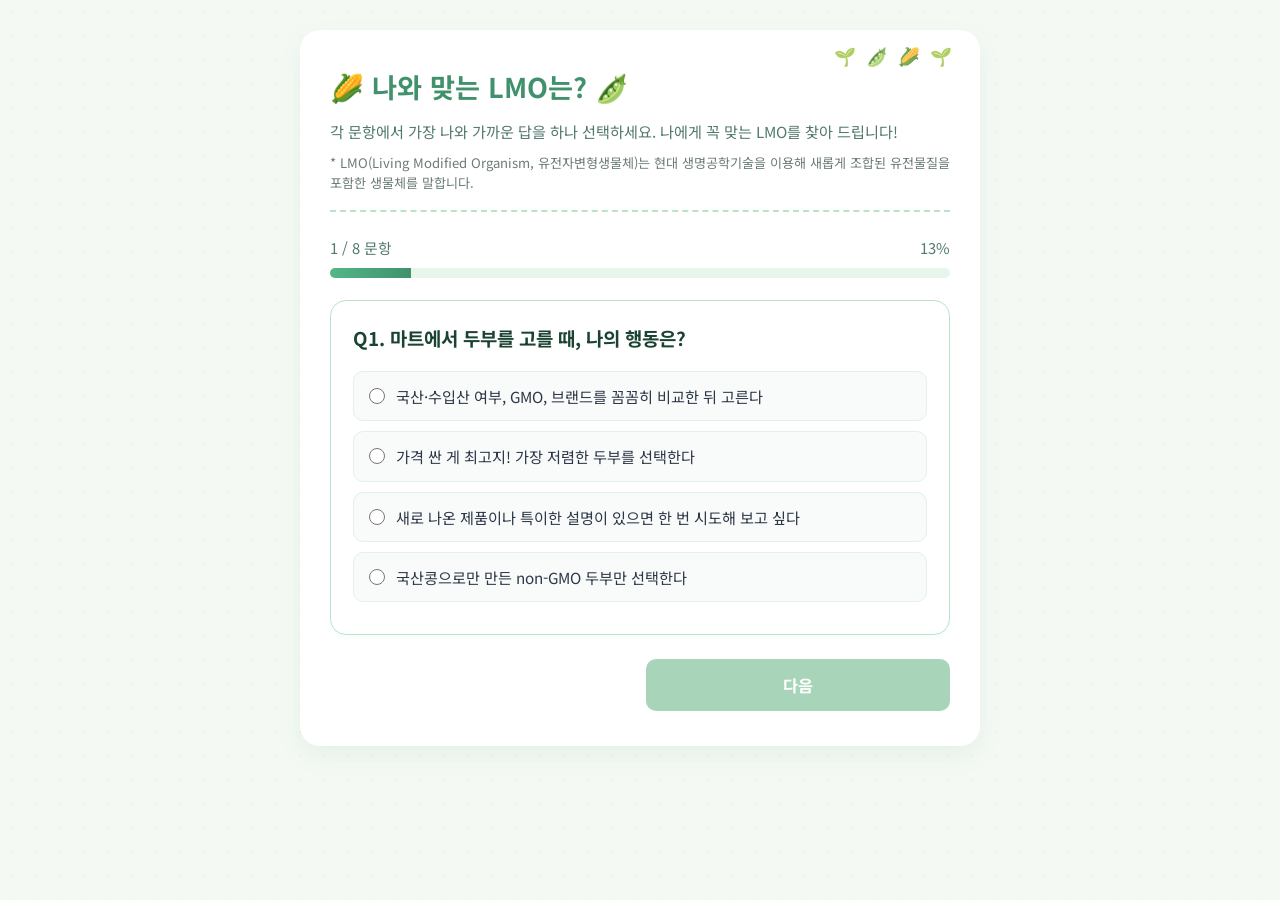
==== index.html @ b03e33de "Update index.html" ====
<!DOCTYPE html>
<html lang="ko">
<head>
    <meta charset="UTF-8">
    <meta name="viewport" content="width=device-width, initial-scale=1.0">
    <title>(재미로 보는) 나와 맞는 LMO는?</title>
    <link href="https://fonts.googleapis.com/css2?family=Noto+Sans+KR:wght@400;500;700&display=swap" rel="stylesheet">
    <style>
        :root {
            --primary-color: #52b788;
            --primary-dark: #40916c;
            --primary-light: #d8f3dc;
            --bg-color: #f4f9f4;
            --card-bg: #ffffff;
            --text-color: #2d3748;
            --border-color: #b7e4c7;
        }

        * {
            box-sizing: border-box;
            margin: 0;
            padding: 0;
            font-family: 'Noto Sans KR', sans-serif;
        }

        body {
            background-color: var(--bg-color);
            background-image: radial-gradient(#e9f5ec 1.5px, transparent 1.5px);
            background-size: 24px 24px;
            color: var(--text-color);
            line-height: 1.6;
            padding: 30px 10px;
        }

        .container {
            max-width: 680px;
            margin: 0 auto;
            background: var(--card-bg);
            padding: 35px 30px;
            border-radius: 20px;
            box-shadow: 0 10px 25px rgba(64, 145, 108, 0.08);
            position: relative;
            overflow: hidden;
        }

        .container::before {
            content: "🌱 🫛 🌽 🌱";
            position: absolute;
            top: 12px;
            right: 25px;
            font-size: 1.1rem;
            letter-spacing: 3px;
            opacity: 0.8;
        }

        header {
            margin-bottom: 24px;
            border-bottom: 2px dashed var(--border-color);
            padding-bottom: 18px;
        }

        header h1 {
            font-size: 1.7rem;
            color: var(--primary-dark);
            margin-bottom: 10px;
            font-weight: 700;
            display: flex;
            align-items: center;
            gap: 8px;
        }

        header p {
            font-size: 0.95rem;
            color: #52796f;
        }

        .header-note {
            margin-top: 10px;
            font-size: 0.82rem;
            color: #6b7c74;
            line-height: 1.5;
        }

        .progress-wrap {
            margin-bottom: 22px;
        }

        .progress-meta {
            display: flex;
            justify-content: space-between;
            align-items: center;
            font-size: 0.92rem;
            color: #52796f;
            margin-bottom: 8px;
        }

        .progress-bar {
            width: 100%;
            height: 10px;
            background: #e8f5eb;
            border-radius: 999px;
            overflow: hidden;
        }

        .progress-fill {
            height: 100%;
            background: linear-gradient(90deg, var(--primary-color), var(--primary-dark));
            width: 0%;
            transition: width 0.25s ease;
        }

        .question-card {
            margin-bottom: 24px;
            padding: 22px;
            border: 1px solid var(--border-color);
            border-radius: 16px;
            background-color: #ffffff;
            box-shadow: 0 4px 12px rgba(82, 183, 136, 0.03);
            min-height: 320px;
        }

        .question-title {
            font-size: 1.18rem;
            font-weight: 700;
            margin-bottom: 18px;
            color: #1b4332;
        }

        .option-label {
            display: block;
            position: relative;
            padding: 12px 15px 12px 42px;
            margin-bottom: 10px;
            background: #f8fbf9;
            border: 1px solid #e2f0e7;
            border-radius: 10px;
            cursor: pointer;
            font-size: 0.95rem;
            transition: all 0.2s ease;
            color: #2d3748;
        }

        .option-label:hover {
            background-color: var(--primary-light);
            border-color: var(--primary-color);
            color: var(--primary-dark);
        }

        .option-label input {
            position: absolute;
            left: 15px;
            top: 16px;
            accent-color: var(--primary-color);
            width: 16px;
            height: 16px;
        }

        .option-label.selected {
            background-color: var(--primary-light) !important;
            border-color: var(--primary-color) !important;
            font-weight: 500;
            color: var(--primary-dark);
        }

        .btn-container {
            margin-top: 10px;
            display: flex;
            gap: 12px;
        }

        button {
            flex: 1;
            padding: 14px;
            font-size: 1.02rem;
            font-weight: 700;
            border: none;
            border-radius: 10px;
            cursor: pointer;
            transition: all 0.2s;
        }

        .btn-submit {
            background-color: var(--primary-color);
            color: white;
            box-shadow: 0 4px 10px rgba(82, 183, 136, 0.3);
        }

        .btn-submit:hover {
            background-color: var(--primary-dark);
            transform: translateY(-1px);
        }

        .btn-prev {
            background-color: #e2f0e7;
            color: #40916c;
        }

        .btn-prev:hover {
            background-color: #cbdad0;
        }

        .btn-submit:disabled,
        .btn-prev:disabled {
            background-color: #a8d5ba;
            color: #ffffff;
            cursor: not-allowed;
            box-shadow: none;
            transform: none;
        }

        #result-section {
            display: none;
            text-align: center;
            padding-top: 10px;
        }

        .result-title {
            font-size: 1.3rem;
            font-weight: 500;
            margin-bottom: 20px;
            color: #1b4332;
            background: var(--primary-light);
            padding: 15px;
            border-radius: 12px;
            display: inline-block;
            width: 100%;
        }

        .result-mbti {
            color: var(--primary-dark);
            font-size: 1.8rem;
            font-weight: 700;
            display: block;
            margin-top: 8px;
        }

        .result-image-container {
            margin: 25px auto;
            max-width: 100%;
            height: auto;
            min-height: 220px;
            display: flex;
            align-items: center;
            justify-content: center;
            background: #f8fbf9;
            border: 2px dashed var(--border-color);
            border-radius: 16px;
            overflow: hidden;
        }

        .result-image-container img {
            max-width: 100%;
            max-height: 350px;
            object-fit: contain;
        }

        .result-desc {
            font-size: 0.98rem;
            color: #2d3748;
            text-align: left;
            background: #ffffff;
            border-left: 5px solid var(--primary-color);
            padding: 18px;
            border-radius: 4px 12px 12px 4px;
            margin-bottom: 20px;
            box-shadow: 0 4px 15px rgba(0,0,0,0.02);
            white-space: pre-line;
        }

        .share-box {
            background: #f8fbf9;
            border: 1px solid var(--border-color);
            border-radius: 14px;
            padding: 16px;
            margin-bottom: 24px;
            text-align: left;
        }

        .share-box-title {
            font-size: 0.95rem;
            font-weight: 700;
            color: #1b4332;
            margin-bottom: 12px;
        }

        .share-buttons {
            display: grid;
            grid-template-columns: repeat(2, 1fr);
            gap: 10px;
        }

        .share-btn {
            padding: 12px;
            border-radius: 10px;
            font-size: 0.92rem;
            font-weight: 700;
            border: none;
            cursor: pointer;
        }

        .share-general {
            background: #40916c;
            color: #fff;
        }

        .share-copy {
            background: #e2f0e7;
            color: #2d6a4f;
        }

        .share-feedback {
            margin-top: 10px;
            font-size: 0.85rem;
            color: #52796f;
            min-height: 20px;
        }

        .cta-container {
            display: flex;
            flex-direction: column;
            gap: 12px;
            margin-top: 20px;
        }

        .cta-button {
            display: block;
            width: 100%;
            padding: 14px;
            text-decoration: none;
            color: white;
            font-weight: bold;
            border-radius: 10px;
            font-size: 1rem;
            text-align: center;
            transition: all 0.2s;
        }

        .btn-portal {
            background-color: #2d6a4f;
            box-shadow: 0 4px 10px rgba(45, 106, 79, 0.2);
        }

        .btn-youtube {
            background-color: #e53e3e;
            box-shadow: 0 4px 10px rgba(229, 62, 62, 0.2);
        }

        .btn-portal:hover { background-color: #1b4332; transform: translateY(-1px); }
        .btn-youtube:hover { background-color: #c53030; transform: translateY(-1px); }

        @media (max-width: 640px) {
            .container {
                padding: 24px 18px;
            }

            .btn-container {
                flex-direction: column;
            }

            .question-card {
                min-height: auto;
            }

            .share-buttons {
                grid-template-columns: 1fr;
            }
        }
    </style>
</head>
<body>

<div class="container">
    <div id="quiz-section">
        <header>
            <h1>🌽 나와 맞는 LMO는? 🫛</h1>
            <p>각 문항에서 가장 나와 가까운 답을 하나 선택하세요. 나에게 꼭 맞는 LMO를 찾아 드립니다!</p>
            <p class="header-note">* LMO(Living Modified Organism, 유전자변형생물체)는 현대 생명공학기술을 이용해 새롭게 조합된 유전물질을 포함한 생물체를 말합니다.</p>
        </header>

        <div class="progress-wrap">
            <div class="progress-meta">
                <span id="progress-text">1 / 8 문항</span>
                <span id="progress-percent">13%</span>
            </div>
            <div class="progress-bar">
                <div id="progress-fill" class="progress-fill"></div>
            </div>
        </div>

        <form id="quiz-form">
            <div id="questions-container"></div>
            <div class="btn-container">
                <button type="button" class="btn-prev" id="prev-btn" onclick="goPrevQuestion()">이전</button>
                <button type="button" class="btn-submit" id="next-btn" onclick="goNextQuestion()">다음</button>
            </div>
        </form>
    </div>

    <div id="result-section">
        <header>
            <h1>🌱 테스트 결과 🌱</h1>
        </header>
        <div class="result-title">
            당신과 가장 잘 어울리는 LMO는?
            <span id="result-mbti-text" class="result-mbti"></span>
        </div>

        <div class="result-image-container">
            <img id="result-image" src="" alt="LMO 결과 이미지">
        </div>

        <div id="result-desc" class="result-desc">
            나와 꼭 닮은 LMO 결과에 만족하시나요? 🧬
            우리 일상 속에 숨어있는 더 많은 바이오신기술과 GMO 이야기가 궁금하다면, 아래 링크를 통해 최신 정보와 재미있는 영상들을 만나보세요!
        </div>

        <div class="share-box">
            <div class="share-box-title">결과 공유하기</div>
            <div class="share-buttons">
                <button type="button" class="share-btn share-general" onclick="shareResult()">공유하기</button>
                <button type="button" class="share-btn share-copy" onclick="copyResultLink()">링크 복사</button>
            </div>
            <div id="share-feedback" class="share-feedback"></div>
        </div>

        <div class="cta-container">
            <a href="https://www.biosafety.or.kr" target="_blank" rel="noopener noreferrer" class="cta-button btn-portal">🌐 GMO 정보포털 방문하기</a>
            <a href="https://www.youtube.com/channel/UCoK8LwKGq5l6sezWzkDCcXg" target="_blank" rel="noopener noreferrer" class="cta-button btn-youtube">📺 GMO TV 유튜브 보러가기</a>
            <button type="button" class="btn-prev" onclick="resetQuiz()" style="margin-top:10px;">🔄 다시 테스트하기</button>
        </div>
    </div>
</div>

<script>
const RESULT_INFO = {
    "ISTJ": ["가뭄 저항성 옥수수", "ISTJ.png"],
    "ISFP": ["갈변 방지 감자", "ISFP.png"],
    "INFP": ["생분해성 플라스틱 생산 미생물", "INFP.png"],
    "INTP": ["유전자가위 토마토", "INTP.png"],
    "ESTJ": ["제초제 내성 콩", "ESTJ.png"],
    "ESFP": ["핑크글로우 파인애플", "ESFP.png"],
    "ENTJ": ["속성 재배 포플러", "ENTJ.png"],
    "ENFJ": ["비타민 강화 바나나", "ENFJ.png"],
    "ISTP": ["형광 제브라피쉬", "ISTP.png"],
    "ISFJ": ["인슐린 생산 효모", "ISFJ.png"],
    "ENTP": ["골든 라이스", "ENTP.png"],
    "ENFP": ["갈변 방지 사과", "ENFP.png"],
    "INTJ": ["바이오연료 생산 미생물", "INTJ.png"],
    "INFJ": ["파란 장미", "INFJ.png"],
    "ESTP": ["속성 성장 연어", "ESTP.png"],
    "ESFJ": ["해충 저항성 면화", "ESFJ.png"],
    "ANTI_GMO": ["엑스트라 버진 올리브오일", "ANTI_GMO.png"]
};

const RESULT_DESC = {
    DEFAULT: "나와 꼭 닮은 LMO 결과에 만족하시나요? 🧬\n우리 일상 속에 숨어있는 더 많은 바이오신기술과 GMO 이야기가 궁금하다면, 아래 링크를 통해 최신 정보와 재미있는 영상들을 만나보세요!",
    ANTI_GMO: "당신은 자연스러운 것들을 사랑하시는군요?\n식재료와 환경, 생태계를 아끼는 마음이 크고, 새로운 기술 앞에서도 한 번 더 생각해 보는 신중함을 가지고 있습니다.\n하지만 가끔씩 바이오 신기술에 관심을 가져보는 것은 어떨까요?"
};

const QUESTIONS = [
    {
        question: "마트에서 두부를 고를 때, 나의 행동은?",
        options: [
            ["국산·수입산 여부, GMO, 브랜드를 꼼꼼히 비교한 뒤 고른다", {"S": 1, "J": 2, "T": 2}],
            ["가격 싼 게 최고지! 가장 저렴한 두부를 선택한다", {"S": 2, "P": 2}],
            ["새로 나온 제품이나 특이한 설명이 있으면 한 번 시도해 보고 싶다", {"N": 2, "P": 1}],
            ["국산콩으로만 만든 non-GMO 두부만 선택한다", {"antiGmo": 2}]
        ]
    },
    {
        question: "친구가 'GMO는 무조건 안 좋지 않아?'라고 물을 때, 나는?",
        options: [
            ["장단점이나 과학적 근거를 차분히 정리해서, 내가 아는 범위 안에서 설명해 본다", {"T": 2, "I": 1, "J": 2}],
            ["친구의 감정부터 공감해 주고 부담 없는 비유로 이야기를 풀어간다", {"F": 3, "E": 2}],
            ["딱 잘라 말하긴 어렵다고 느끼고, 일단은 각자 편한 선택을 존중해 주자는 쪽에 가깝다", {"F": 2, "P": 2}],
            ["실제로 내 식탁까지 들어오는 건 아직은 좀 거부감이 든다", {"F": 1, "I": 1, "antiGmo": 2}]
        ]
    },
    {
        question: "아직 덜 친한 친구들과 식당에 갔을 때 당신의 행동은?",
        options: [
            ["메뉴나 가격, 분위기를 먼저 살펴보며 어떤 선택이 괜찮을지 정리해 본다", {"I": 1, "S": 1, "T": 1, "J": 2}],
            ["가벼운 농담이나 질문으로 분위기를 편하게 만들어 보려 한다", {"E": 3, "F": 1, "P": 1}],
            ["괜히 가게 벽에 붙은 메뉴판이랑 원산지 표지판을 한 글자씩 읽어본다", {"I": 2, "S": 2, "antiGmo": 1}],
            ["많이 말하기보다 주변 대화와 분위기를 조용히 살핀다", {"I": 2, "S": 1, "F": 1}]
        ]
    },
    {
        question: "내 식단에 이미 여러 GMO 원료가 들어 있을 수 있다는 걸 알았을 때,",
        options: [
            ["어느 정도까지 먹어도 괜찮은지, 안전성 데이터랑 노출량을 먼저 확인해 볼 것 같다", {"T": 3, "I": 2}],
            ["전문가와 심사를 거쳐 승인된 거라면, 크게 걱정하지 않고 안전하다고 믿으려 한다", {"F": 2, "J": 1}],
            ["헉 내가 먹는 고추장, 치킨에도 이미 GMO가 들어있었다고? 놀라운데", {"E": 1, "S": 3}],
            ["그렇다면 앞으로는 가능하면 non-GMO나 유기농 제품 위주로 한 번 골라보려고 한다", {"antiGmo": 3}]
        ]
    },
    {
        question: "TV에 폐기물을 가지고 연료를 만드는 유전자변형미생물이 나온다! 가장 먼저 드는 생각은?",
        options: [
            ["실제 분해 속도랑 원리가 궁금한데? 더 찾아본다", {"T": 3, "N": 1}],
            ["우와! 잘 정착되면 환경오염이 좀 나아지겠다", {"F": 2, "N": 1}],
            ["실용화될 수 있을까? 현실적으로 비용·안전성까지 따져보게 된다", {"T": 3, "I": 1, "J": 2, "N": 2}],
            ["폐기물을 줄이는 건 좋은데, 혹시라도 통제가 안 되면 어떡할지 걱정부터 된다", {"F": 2, "antiGmo": 2}]
        ]
    },
    {
        question: "유전자변형식품 '완전표시제'가 도입된다고 한다. 나의 반응은?",
        options: [
            ["소비자의 알 권리가 늘어나겠네. 표기 기준 세부 내용부터 읽어봐야지", {"T": 2, "J": 2}],
            ["이제 가족들도 안심하고 고를 수 있겠다. 설명을 쉽게 정리해 알려드려야지", {"F": 2, "J": 2}],
            ["논란도 많았던 주제라, 실제로 도입되면 사람들 선택이 어떻게 달라질지 지켜보고 싶다", {"N": 2, "P": 2}],
            ["원래 GMO에 별 관심 없었고 도입돼도 큰 생각은 없을 것 같다", {"P": 1, "I": 1}]
        ]
    },
    {
        question: "인스타/유튜브 숏폼에서 자극적인 'GMO 논란 콘텐츠'가 떴을 때?",
        options: [
            ["사실이 아닌거 같은데? 자료 출처를 찾은 후 반박 댓글을 단다", {"T": 2, "N": 2}],
            ["썸네일이 너무 자극적이라 안 본다. 그래도 내용은 좀 궁금하다", {"antiGmo": 1}],
            ["괜히 불안해서, 댓글 분위기랑 다른 GMO 영상들까지 계속 찾아본다", {"antiGmo": 2, "F": 2}],
            ["그냥 재미로 보고 다음 영상으로 넘어간다", {"E": 1, "P": 1, "S": 3}]
        ]
    },
    {
        question: "바이오안전성·바이오산업 토론대회에 선수로 참가하게 된 당신, 토론장에 들어서며 드는 마음가짐은?",
        options: [
            ["토론은 곧 나의 무대! 오늘도 논리로 승부한다", {"E": 2, "T": 2, "N": 2}],
            ["준비는 했지만… 상대가 너무 강하면 어떡하지?", {"I": 2, "J": 2, "F": 1}],
            ["아… 토론이라니… 벌써 기가 빨린다. 집에 가고 싶다", {"I": 3, "F": 3, "S": 1}],
            ["준비는 조금 부족해도 괜찮아! 상황에 맞게 잘 대응해 보자!", {"P": 1, "E": 1, "S": 3}]
        ]
    }
];

let currentQuestion = 0;
const answers = new Array(QUESTIONS.length).fill(null);
let latestResultName = '';

const questionsContainer = document.getElementById('questions-container');
const progressText = document.getElementById('progress-text');
const progressPercent = document.getElementById('progress-percent');
const progressFill = document.getElementById('progress-fill');
const prevBtn = document.getElementById('prev-btn');
const nextBtn = document.getElementById('next-btn');
const shareFeedback = document.getElementById('share-feedback');

function renderQuestion() {
    const q = QUESTIONS[currentQuestion];
    questionsContainer.innerHTML = '';

    const card = document.createElement('div');
    card.className = 'question-card';

    const title = document.createElement('div');
    title.className = 'question-title';
    title.innerText = `Q${currentQuestion + 1}. ${q.question}`;
    card.appendChild(title);

    q.options.forEach((opt, oIdx) => {
        const label = document.createElement('label');
        label.className = 'option-label';

        const radio = document.createElement('input');
        radio.type = 'radio';
        radio.name = `question_${currentQuestion}`;
        radio.value = oIdx;
        radio.checked = answers[currentQuestion] === oIdx;

        if (radio.checked) {
            label.classList.add('selected');
        }

        radio.addEventListener('change', function() {
            answers[currentQuestion] = oIdx;
            const siblings = card.querySelectorAll('.option-label');
            siblings.forEach(sib => sib.classList.remove('selected'));
            label.classList.add('selected');
            updateButtons();
        });

        label.appendChild(radio);
        label.append(opt[0]);
        card.appendChild(label);
    });

    questionsContainer.appendChild(card);
    updateProgress();
    updateButtons();
}

function updateProgress() {
    const total = QUESTIONS.length;
    const current = currentQuestion + 1;
    const percent = Math.round((current / total) * 100);
    progressText.innerText = `${current} / ${total} 문항`;
    progressPercent.innerText = `${percent}%`;
    progressFill.style.width = `${percent}%`;
}

function updateButtons() {
    prevBtn.style.visibility = currentQuestion === 0 ? 'hidden' : 'visible';
    const isAnswered = answers[currentQuestion] !== null;
    nextBtn.disabled = !isAnswered;
    nextBtn.innerText = currentQuestion === QUESTIONS.length - 1 ? '🌿 결과 확인하기' : '다음';
}

function goNextQuestion() {
    if (answers[currentQuestion] === null) {
        alert('답변을 선택해 주세요.');
        return;
    }

    if (currentQuestion === QUESTIONS.length - 1) {
        showResult();
        return;
    }

    currentQuestion += 1;
    renderQuestion();
    window.scrollTo({ top: 0, behavior: 'smooth' });
}

function goPrevQuestion() {
    if (currentQuestion === 0) return;
    currentQuestion -= 1;
    renderQuestion();
    window.scrollTo({ top: 0, behavior: 'smooth' });
}

function getShareData() {
    const title = `나에게 맞는 LMO 테스트 결과: ${latestResultName}`;
    const text = `내 결과는 "${latestResultName}"! 너도 테스트해봐 🌽`;
    const url = window.location.href;
    return { title, text, url };
}

function showFeedback(message) {
    shareFeedback.innerText = message;
    setTimeout(() => {
        shareFeedback.innerText = '';
    }, 2500);
}

async function copyResultLink() {
    const { url } = getShareData();
    try {
        if (navigator.clipboard && window.isSecureContext) {
            await navigator.clipboard.writeText(url);
        } else {
            const temp = document.createElement('textarea');
            temp.value = url;
            document.body.appendChild(temp);
            temp.select();
            document.execCommand('copy');
            document.body.removeChild(temp);
        }
        showFeedback('링크를 복사했어요!');
    } catch (error) {
        showFeedback('링크 복사에 실패했어요.');
    }
}

async function shareResult() {
    const { title, text, url } = getShareData();
    try {
        if (navigator.share) {
            await navigator.share({ title, text, url });
            showFeedback('결과를 공유했어요!');
        } else {
            await copyResultLink();
        }
    } catch (error) {
        if (error && error.name !== 'AbortError') {
            showFeedback('공유를 열 수 없어 링크를 대신 복사했어요.');
            await copyResultLink();
        }
    }
}

function showResult() {
    const scores = { E: 0, I: 0, S: 0, N: 0, T: 0, F: 0, J: 0, P: 0 };
    let antiGmoCount = 0;
    let antiGmoQuestionCount = 0;

    for (let i = 0; i < QUESTIONS.length; i++) {
        if (answers[i] === null) {
            alert(`${i + 1}번 문항에 답하지 않았습니다.`);
            currentQuestion = i;
            renderQuestion();
            return;
        }

        const hasAntiOption = QUESTIONS[i].options.some(opt => opt[1].antiGmo);
        if (hasAntiOption) {
            antiGmoQuestionCount += 1;
        }

        const mapping = QUESTIONS[i].options[answers[i]][1];

        if (mapping.antiGmo) {
            antiGmoCount += mapping.antiGmo;
        }

        for (const [key, val] of Object.entries(mapping)) {
            if (key !== 'antiGmo') {
                scores[key] += val;
            }
        }
    }

    const antiThreshold = Math.ceil(antiGmoQuestionCount / 2);
    let resultKey = '';

    if (antiGmoCount >= antiThreshold) {
        resultKey = 'ANTI_GMO';
    } else {
        resultKey = [
            scores["E"] >= scores["I"] ? "E" : "I",
            scores["S"] >= scores["N"] ? "S" : "N",
            scores["T"] >= scores["F"] ? "T" : "F",
            scores["J"] >= scores["P"] ? "J" : "P"
        ].join('');
    }

    const [organism, filename] = RESULT_INFO[resultKey] || ["결과 생물", "default.png"];
    latestResultName = organism;

    document.getElementById('result-mbti-text').innerText = organism;
    document.getElementById('result-image').src = `./images/${filename}`;
    document.getElementById('result-image').onerror = function() {
        this.src = 'https://via.placeholder.com/400x300?text=Image+Not+Found';
    };

    if (resultKey === 'ANTI_GMO') {
        document.getElementById('result-desc').innerText = RESULT_DESC.ANTI_GMO;
    } else {
        document.getElementById('result-desc').innerText = RESULT_DESC.DEFAULT;
    }

    document.getElementById('quiz-section').style.display = 'none';
    document.getElementById('result-section').style.display = 'block';
    window.scrollTo({ top: 0, behavior: 'smooth' });
}

function resetQuiz() {
    for (let i = 0; i < answers.length; i++) {
        answers[i] = null;
    }
    currentQuestion = 0;
    latestResultName = '';
    document.getElementById('quiz-form').reset();
    document.getElementById('result-section').style.display = 'none';
    document.getElementById('quiz-section').style.display = 'block';
    document.getElementById('result-desc').innerText = RESULT_DESC.DEFAULT;
    shareFeedback.innerText = '';
    renderQuestion();
    window.scrollTo({ top: 0, behavior: 'smooth' });
}

renderQuestion();
</script>
</body>
</html>
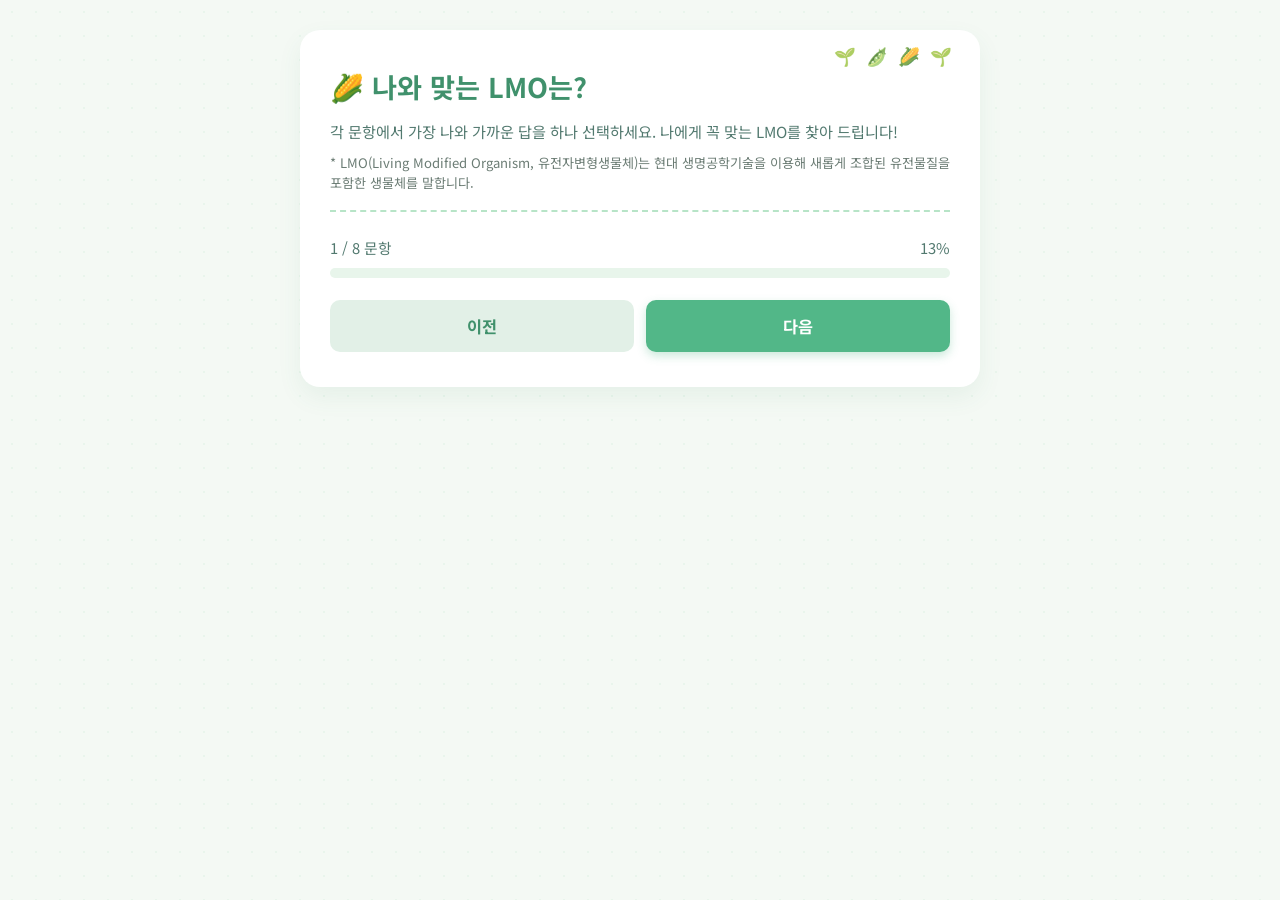
==== commit 1343cbab: "Update index.html" ====
--- a/index.html
+++ b/index.html
@@ -372,7 +372,7 @@
 <div class="container">
     <div id="quiz-section">
         <header>
-            <h1>🌽 나와 맞는 LMO는? 🫛</h1>
+            <h1>🌽 나와 맞는 LMO는? </h1>
             <p>각 문항에서 가장 나와 가까운 답을 하나 선택하세요. 나에게 꼭 맞는 LMO를 찾아 드립니다!</p>
             <p class="header-note">* LMO(Living Modified Organism, 유전자변형생물체)는 현대 생명공학기술을 이용해 새롭게 조합된 유전물질을 포함한 생물체를 말합니다.</p>
         </header>
@@ -462,7 +462,7 @@
         question: "마트에서 두부를 고를 때, 나의 행동은?",
         options: [
             ["국산·수입산 여부, GMO, 브랜드를 꼼꼼히 비교한 뒤 고른다", {"S": 1, "J": 2, "T": 2}],
-            ["가격 싼 게 최고지! 가장 저렴한 두부를 선택한다", {"S": 2, "P": 2}],
+            ["가격 싼 게 최고지! 가장 저렴한 두부를 선택한다", {"S": 1, "P": 1}],
             ["새로 나온 제품이나 특이한 설명이 있으면 한 번 시도해 보고 싶다", {"N": 2, "P": 1}],
             ["국산콩으로만 만든 non-GMO 두부만 선택한다", {"antiGmo": 2}]
         ]
@@ -470,18 +470,18 @@
     {
         question: "친구가 'GMO는 무조건 안 좋지 않아?'라고 물을 때, 나는?",
         options: [
-            ["장단점이나 과학적 근거를 차분히 정리해서, 내가 아는 범위 안에서 설명해 본다", {"T": 2, "I": 1, "J": 2}],
-            ["친구의 감정부터 공감해 주고 부담 없는 비유로 이야기를 풀어간다", {"F": 3, "E": 2}],
-            ["딱 잘라 말하긴 어렵다고 느끼고, 일단은 각자 편한 선택을 존중해 주자는 쪽에 가깝다", {"F": 2, "P": 2}],
-            ["실제로 내 식탁까지 들어오는 건 아직은 좀 거부감이 든다", {"F": 1, "I": 1, "antiGmo": 2}]
+            ["나도 완전 잘 아는 건 아니지만, 장단점은 있는 것 같다서, 내가 아는 범위 안에서 설명해 본다", {"E":1, T": 2, "J": 2}],
+            ["나도 정확한 건 잘 모르지만, 왠지 걱정되는 마음은 이해된다고 공감해 준다", {"F": 2, "E": 1}],
+            ["딱 잘라 말하긴 어렵다고 느끼고, 일단은 각자 편한 선택을 존중해 주자는 쪽에 가깝다", {"F": 1, "P": 1}],
+            ["실제로 내 식탁까지 들어오는 건 아직은 좀 거부감이 든다", {"antiGmo": 1}]
         ]
     },
     {
         question: "아직 덜 친한 친구들과 식당에 갔을 때 당신의 행동은?",
         options: [
             ["메뉴나 가격, 분위기를 먼저 살펴보며 어떤 선택이 괜찮을지 정리해 본다", {"I": 1, "S": 1, "T": 1, "J": 2}],
-            ["가벼운 농담이나 질문으로 분위기를 편하게 만들어 보려 한다", {"E": 3, "F": 1, "P": 1}],
-            ["괜히 가게 벽에 붙은 메뉴판이랑 원산지 표지판을 한 글자씩 읽어본다", {"I": 2, "S": 2, "antiGmo": 1}],
+            ["가벼운 농담이나 질문으로 분위기를 편하게 만들어 보려 한다", {"E": 2, "F": 1, "P": 1}],
+            ["괜히 가게 벽에 붙은 메뉴판이랑 원산지 표지판을 한 글자씩 읽어본다", {"I": 1, "S": 1, "antiGmo": 1}],
             ["많이 말하기보다 주변 대화와 분위기를 조용히 살핀다", {"I": 2, "S": 1, "F": 1}]
         ]
     },
@@ -489,45 +489,45 @@
         question: "내 식단에 이미 여러 GMO 원료가 들어 있을 수 있다는 걸 알았을 때,",
         options: [
             ["어느 정도까지 먹어도 괜찮은지, 안전성 데이터랑 노출량을 먼저 확인해 볼 것 같다", {"T": 3, "I": 2}],
-            ["전문가와 심사를 거쳐 승인된 거라면, 크게 걱정하지 않고 안전하다고 믿으려 한다", {"F": 2, "J": 1}],
-            ["헉 내가 먹는 고추장, 치킨에도 이미 GMO가 들어있었다고? 놀라운데", {"E": 1, "S": 3}],
-            ["그렇다면 앞으로는 가능하면 non-GMO나 유기농 제품 위주로 한 번 골라보려고 한다", {"antiGmo": 3}]
+            ["전문가와 심사를 거쳐 승인된 거라면, 크게 걱정하지 않고 안전하다고 믿으려 한다", {"F": 1, "J": 1}],
+            ["헉 내가 먹는 고추장, 치킨에도 이미 GMO가 들어있었다고? 놀라운데", {"E": 1, "S": 1}],
+            ["그렇다면 앞으로는 가능하면 non-GMO나 유기농 제품 위주로 한 번 골라보려고 한다", {"antiGmo": 2}]
         ]
     },
     {
         question: "TV에 폐기물을 가지고 연료를 만드는 유전자변형미생물이 나온다! 가장 먼저 드는 생각은?",
         options: [
-            ["실제 분해 속도랑 원리가 궁금한데? 더 찾아본다", {"T": 3, "N": 1}],
+            ["실제 분해 속도랑 원리가 궁금한데? 더 찾아본다", {"T": 2, "N": 2}],
             ["우와! 잘 정착되면 환경오염이 좀 나아지겠다", {"F": 2, "N": 1}],
-            ["실용화될 수 있을까? 현실적으로 비용·안전성까지 따져보게 된다", {"T": 3, "I": 1, "J": 2, "N": 2}],
-            ["폐기물을 줄이는 건 좋은데, 혹시라도 통제가 안 되면 어떡할지 걱정부터 된다", {"F": 2, "antiGmo": 2}]
+            ["실용화될 수 있을까? 현실적으로 비용·안전성까지 따져보게 된다", {"T": 2, "I": 1, "J": 2, "N": 1}],
+            ["폐기물을 줄이는 건 좋은데, 혹시라도 통제가 안 되면 어떡할지 걱정부터 된다", {"F": 2, "antiGmo": 1}]
         ]
     },
     {
-        question: "유전자변형식품 '완전표시제'가 도입된다고 한다. 나의 반응은?",
+        question: "유전자변형식품 '완전표시제'가 도입된다고 한다.* 나의 반응은?\n\n* 완전표시제는 GMO(유전자변형식품·Genetically Modified Organism)를 사용한 식품이면, 최종 제품에 GMO 단백질·유전자가 남아 있지 않아도 GMO로 표시하는 제도입니다.",
         options: [
             ["소비자의 알 권리가 늘어나겠네. 표기 기준 세부 내용부터 읽어봐야지", {"T": 2, "J": 2}],
-            ["이제 가족들도 안심하고 고를 수 있겠다. 설명을 쉽게 정리해 알려드려야지", {"F": 2, "J": 2}],
-            ["논란도 많았던 주제라, 실제로 도입되면 사람들 선택이 어떻게 달라질지 지켜보고 싶다", {"N": 2, "P": 2}],
-            ["원래 GMO에 별 관심 없었고 도입돼도 큰 생각은 없을 것 같다", {"P": 1, "I": 1}]
+            ["이제 가족들도 안심하고 고를 수 있겠다. 설명을 쉽게 정리해 알려드려야지", {"F": 2, "J": 1}],
+            ["논란도 많았던 주제라, 실제로 도입되면 사람들 선택이 어떻게 달라질지 지켜보고 싶다", {"N": 2}],
+            ["내 일상에 얼마나 영향 있을지 잘 모르겠다. 일단은 크게 개의치 않을 것 같다"{"P": 1, "I": 1}]
         ]
     },
     {
-        question: "인스타/유튜브 숏폼에서 자극적인 'GMO 논란 콘텐츠'가 떴을 때?",
+        question: "인스타/유튜브 숏폼에서 자극적인 '논란 콘텐츠'가 떴을 때?",
         options: [
             ["사실이 아닌거 같은데? 자료 출처를 찾은 후 반박 댓글을 단다", {"T": 2, "N": 2}],
-            ["썸네일이 너무 자극적이라 안 본다. 그래도 내용은 좀 궁금하다", {"antiGmo": 1}],
-            ["괜히 불안해서, 댓글 분위기랑 다른 GMO 영상들까지 계속 찾아본다", {"antiGmo": 2, "F": 2}],
-            ["그냥 재미로 보고 다음 영상으로 넘어간다", {"E": 1, "P": 1, "S": 3}]
+            ["썸네일이 너무 자극적이라 안 본다. 그래도 내용은 좀 궁금하다", {"F": 1,"I": 1}],
+            ["괜히 불안해서, 댓글 분위기랑 다른 영상들까지 계속 찾아본다", {"antiGmo": 1, "F": 2}],
+            ["그냥 재미로 보고 다음 영상으로 넘어간다", {"P": 1, "S": 1}]
         ]
     },
     {
-        question: "바이오안전성·바이오산업 토론대회에 선수로 참가하게 된 당신, 토론장에 들어서며 드는 마음가짐은?",
+        question: " 토론대회에 도전하게 된 당신, 토론대회장 입장 3초 전, 당신의 속마음은?",
         options: [
             ["토론은 곧 나의 무대! 오늘도 논리로 승부한다", {"E": 2, "T": 2, "N": 2}],
-            ["준비는 했지만… 상대가 너무 강하면 어떡하지?", {"I": 2, "J": 2, "F": 1}],
-            ["아… 토론이라니… 벌써 기가 빨린다. 집에 가고 싶다", {"I": 3, "F": 3, "S": 1}],
-            ["준비는 조금 부족해도 괜찮아! 상황에 맞게 잘 대응해 보자!", {"P": 1, "E": 1, "S": 3}]
+            ["준비는 했지만… 상대가 너무 강하면 어떡하지?", { "J": 2, "F": 1}],
+            ["아… 토론이라니… 벌써 기가 빨린다. 집에 가고 싶다", {"I": 2, "F": 1, "S": 1}],
+            ["준비는 조금 부족해도 괜찮아! 상황에 맞게 잘 대응해 보자!", {"P": 2, "E": 1, "S": 1}]
         ]
     }
 ];
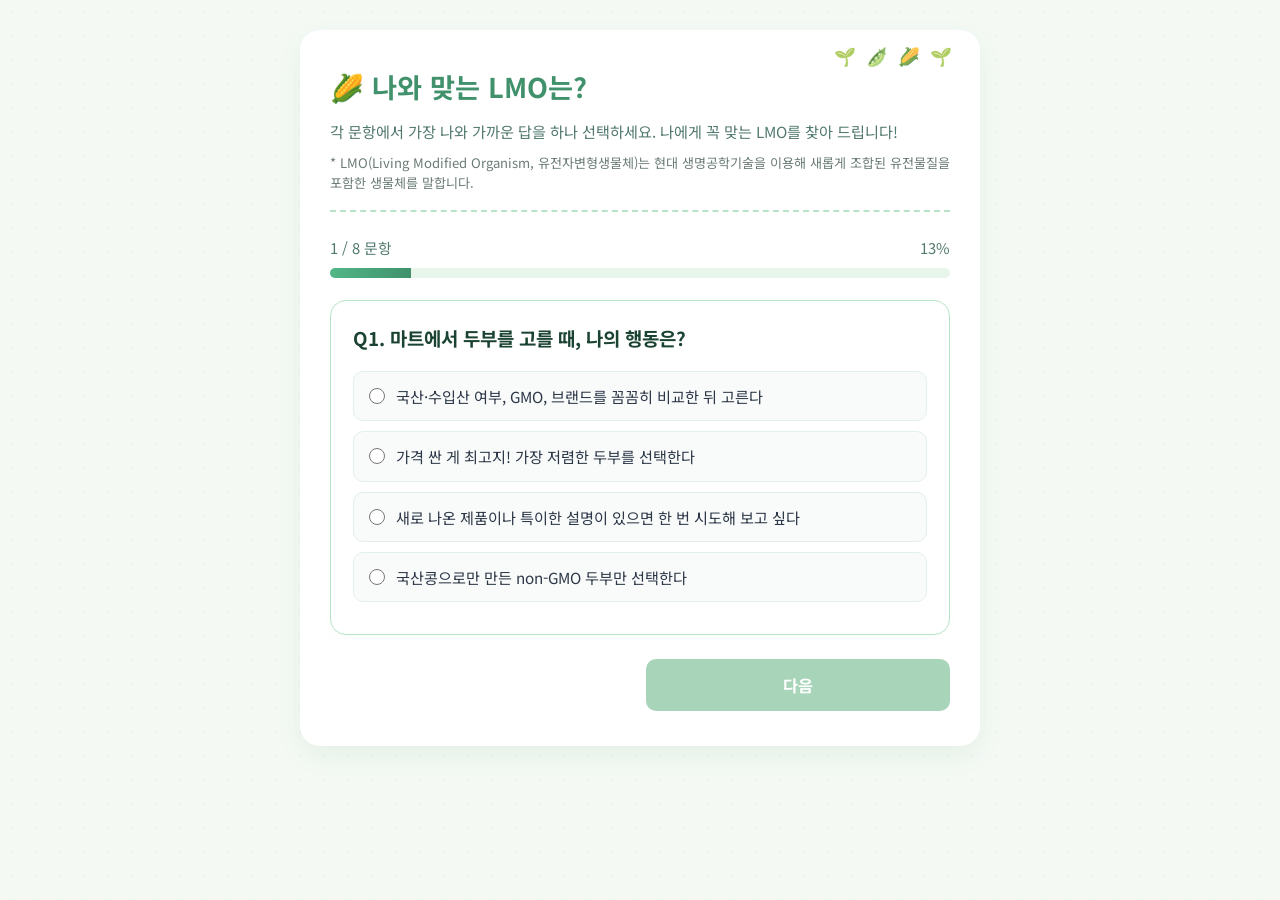
==== commit 2a693d97: "Update index.html" ====
--- a/index.html
+++ b/index.html
@@ -124,6 +124,7 @@
             font-weight: 700;
             margin-bottom: 18px;
             color: #1b4332;
+            white-space: pre-line;
         }
 
         .option-label {
@@ -372,7 +373,7 @@
 <div class="container">
     <div id="quiz-section">
         <header>
-            <h1>🌽 나와 맞는 LMO는? </h1>
+            <h1>🌽 나와 맞는 LMO는?</h1>
             <p>각 문항에서 가장 나와 가까운 답을 하나 선택하세요. 나에게 꼭 맞는 LMO를 찾아 드립니다!</p>
             <p class="header-note">* LMO(Living Modified Organism, 유전자변형생물체)는 현대 생명공학기술을 이용해 새롭게 조합된 유전물질을 포함한 생물체를 말합니다.</p>
         </header>
@@ -464,14 +465,14 @@
             ["국산·수입산 여부, GMO, 브랜드를 꼼꼼히 비교한 뒤 고른다", {"S": 1, "J": 2, "T": 2}],
             ["가격 싼 게 최고지! 가장 저렴한 두부를 선택한다", {"S": 1, "P": 1}],
             ["새로 나온 제품이나 특이한 설명이 있으면 한 번 시도해 보고 싶다", {"N": 2, "P": 1}],
-            ["국산콩으로만 만든 non-GMO 두부만 선택한다", {"antiGmo": 2}]
+            ["국산콩으로만 만든 non-GMO 두부만 선택한다", {"antiGmo": 1}]
         ]
     },
     {
         question: "친구가 'GMO는 무조건 안 좋지 않아?'라고 물을 때, 나는?",
         options: [
-            ["나도 완전 잘 아는 건 아니지만, 장단점은 있는 것 같다서, 내가 아는 범위 안에서 설명해 본다", {"E":1, T": 2, "J": 2}],
-            ["나도 정확한 건 잘 모르지만, 왠지 걱정되는 마음은 이해된다고 공감해 준다", {"F": 2, "E": 1}],
+            ["나도 완전 잘 아는 건 아니지만, 장단점은 있는 것 같아서, 내가 아는 범위 안에서 설명해 본다", {"E": 1, "T": 2, "J": 2}],
+            ["나도 정확한 건 잘 모르지만, 왠지 걱정되는 마음은 이해된다고 공감해 준다", {"F": 1, "E": 1}],
             ["딱 잘라 말하긴 어렵다고 느끼고, 일단은 각자 편한 선택을 존중해 주자는 쪽에 가깝다", {"F": 1, "P": 1}],
             ["실제로 내 식탁까지 들어오는 건 아직은 좀 거부감이 든다", {"antiGmo": 1}]
         ]
@@ -488,45 +489,45 @@
     {
         question: "내 식단에 이미 여러 GMO 원료가 들어 있을 수 있다는 걸 알았을 때,",
         options: [
-            ["어느 정도까지 먹어도 괜찮은지, 안전성 데이터랑 노출량을 먼저 확인해 볼 것 같다", {"T": 3, "I": 2}],
+            ["어느 정도까지 먹어도 괜찮은지, 안전성 데이터랑 노출량을 먼저 확인해 볼 것 같다", {"T": 2, "I": 2}],
             ["전문가와 심사를 거쳐 승인된 거라면, 크게 걱정하지 않고 안전하다고 믿으려 한다", {"F": 1, "J": 1}],
             ["헉 내가 먹는 고추장, 치킨에도 이미 GMO가 들어있었다고? 놀라운데", {"E": 1, "S": 1}],
-            ["그렇다면 앞으로는 가능하면 non-GMO나 유기농 제품 위주로 한 번 골라보려고 한다", {"antiGmo": 2}]
+            ["그렇다면 앞으로는 가능하면 non-GMO나 유기농 제품 위주로 한 번 골라보려고 한다", {"antiGmo": 1}]
         ]
     },
     {
         question: "TV에 폐기물을 가지고 연료를 만드는 유전자변형미생물이 나온다! 가장 먼저 드는 생각은?",
         options: [
             ["실제 분해 속도랑 원리가 궁금한데? 더 찾아본다", {"T": 2, "N": 2}],
-            ["우와! 잘 정착되면 환경오염이 좀 나아지겠다", {"F": 2, "N": 1}],
+            ["우와! 잘 정착되면 환경오염이 좀 나아지겠다", {"F": 1, "N": 1}],
             ["실용화될 수 있을까? 현실적으로 비용·안전성까지 따져보게 된다", {"T": 2, "I": 1, "J": 2, "N": 1}],
-            ["폐기물을 줄이는 건 좋은데, 혹시라도 통제가 안 되면 어떡할지 걱정부터 된다", {"F": 2, "antiGmo": 1}]
+            ["폐기물을 줄이는 건 좋은데, 혹시라도 통제가 안 되면 어떡할지 걱정부터 된다", {"F": 1, "antiGmo": 1}]
         ]
     },
     {
         question: "유전자변형식품 '완전표시제'가 도입된다고 한다.* 나의 반응은?\n\n* 완전표시제는 GMO(유전자변형식품·Genetically Modified Organism)를 사용한 식품이면, 최종 제품에 GMO 단백질·유전자가 남아 있지 않아도 GMO로 표시하는 제도입니다.",
         options: [
-            ["소비자의 알 권리가 늘어나겠네. 표기 기준 세부 내용부터 읽어봐야지", {"T": 2, "J": 2}],
-            ["이제 가족들도 안심하고 고를 수 있겠다. 설명을 쉽게 정리해 알려드려야지", {"F": 2, "J": 1}],
-            ["논란도 많았던 주제라, 실제로 도입되면 사람들 선택이 어떻게 달라질지 지켜보고 싶다", {"N": 2}],
-            ["내 일상에 얼마나 영향 있을지 잘 모르겠다. 일단은 크게 개의치 않을 것 같다"{"P": 1, "I": 1}]
+            ["소비자의 알 권리가 늘어나겠네! 좋은 제도다", {"E": 1, "P":1}],
+            ["이제 우리 가족들이 안심하고 먹을 식품을 고를 수 있겠다", {"F": 2, "J": 1}],
+            ["실제로 도입되면 사람들 선택이 어떻게 달라질지 지켜보고 싶다", {"T":1, "N": 2}],
+            ["내 일상에 얼마나 영향 있을지 잘 모르겠다. 일단은 크게 개의치 않을 것 같다", {"P": 1, "I": 1}]
         ]
     },
     {
         question: "인스타/유튜브 숏폼에서 자극적인 '논란 콘텐츠'가 떴을 때?",
         options: [
             ["사실이 아닌거 같은데? 자료 출처를 찾은 후 반박 댓글을 단다", {"T": 2, "N": 2}],
-            ["썸네일이 너무 자극적이라 안 본다. 그래도 내용은 좀 궁금하다", {"F": 1,"I": 1}],
-            ["괜히 불안해서, 댓글 분위기랑 다른 영상들까지 계속 찾아본다", {"antiGmo": 1, "F": 2}],
+            ["썸네일이 너무 자극적이라 안 본다. 그래도 내용은 좀 궁금하다", {"F": 1, "I": 1, "N":1}],
+            ["괜히 불안해서, 댓글 분위기랑 다른 영상들까지 계속 찾아본다", {"antiGmo": 1, "F": 1, "N":1}],
             ["그냥 재미로 보고 다음 영상으로 넘어간다", {"P": 1, "S": 1}]
         ]
     },
     {
-        question: " 토론대회에 도전하게 된 당신, 토론대회장 입장 3초 전, 당신의 속마음은?",
+        question: "토론대회에 도전하게 된 당신, 토론대회장 입장 3초 전, 당신의 속마음은?",
         options: [
             ["토론은 곧 나의 무대! 오늘도 논리로 승부한다", {"E": 2, "T": 2, "N": 2}],
-            ["준비는 했지만… 상대가 너무 강하면 어떡하지?", { "J": 2, "F": 1}],
-            ["아… 토론이라니… 벌써 기가 빨린다. 집에 가고 싶다", {"I": 2, "F": 1, "S": 1}],
+            ["준비는 했지만… 상대가 너무 강하면 어떡하지?", {"J": 2, "F": 1}],
+            ["아… 토론이라니… 벌써 기가 빨린다. 집에 가고 싶다", {"I": 2}],
             ["준비는 조금 부족해도 괜찮아! 상황에 맞게 잘 대응해 보자!", {"P": 2, "E": 1, "S": 1}]
         ]
     }
